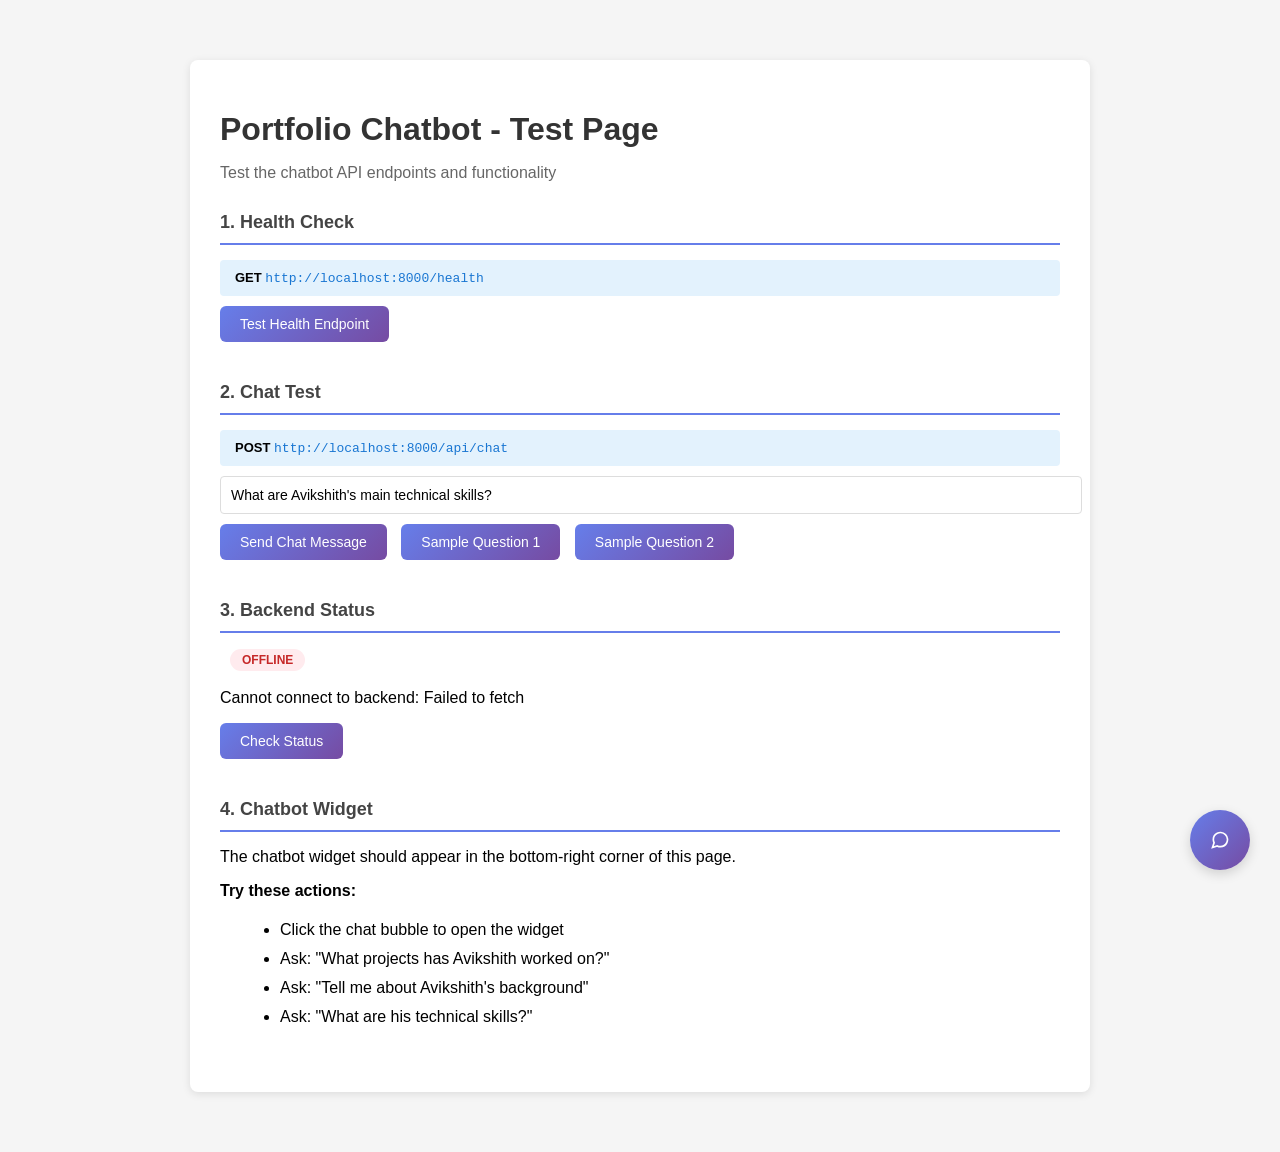
==== frontend/chatbot_test.html @ 21de72e4 "Add portfolio data, Docker configuration, and chatbot frontend - Created portfolio_data.json with pe" ====
<!DOCTYPE html>
<html lang="en">
<head>
    <meta charset="UTF-8">
    <meta name="viewport" content="width=device-width, initial-scale=1.0">
    <title>Chatbot Test Page</title>
    <style>
        body {
            font-family: -apple-system, BlinkMacSystemFont, 'Segoe UI', Roboto, sans-serif;
            max-width: 900px;
            margin: 40px auto;
            padding: 20px;
            background: #f5f5f5;
        }
        
        .test-container {
            background: white;
            border-radius: 8px;
            padding: 30px;
            box-shadow: 0 2px 8px rgba(0,0,0,0.1);
        }
        
        h1 {
            color: #333;
            margin-bottom: 10px;
        }
        
        .subtitle {
            color: #666;
            margin-bottom: 30px;
        }
        
        .test-section {
            margin-bottom: 30px;
        }
        
        .test-section h2 {
            color: #444;
            font-size: 18px;
            margin-bottom: 15px;
            padding-bottom: 10px;
            border-bottom: 2px solid #667eea;
        }
        
        button {
            background: linear-gradient(135deg, #667eea 0%, #764ba2 100%);
            color: white;
            border: none;
            padding: 10px 20px;
            border-radius: 6px;
            cursor: pointer;
            font-size: 14px;
            margin-right: 10px;
            margin-bottom: 10px;
            transition: transform 0.2s;
        }
        
        button:hover {
            transform: translateY(-2px);
        }
        
        .response-box {
            background: #f8f9fa;
            border: 1px solid #e0e0e0;
            border-radius: 6px;
            padding: 15px;
            margin-top: 15px;
            white-space: pre-wrap;
            font-family: 'Courier New', monospace;
            font-size: 13px;
            max-height: 400px;
            overflow-y: auto;
        }
        
        .success { color: #4caf50; }
        .error { color: #f44336; }
        
        .endpoint-info {
            background: #e3f2fd;
            padding: 10px 15px;
            border-radius: 4px;
            margin-bottom: 10px;
            font-size: 13px;
        }
        
        .endpoint-url {
            font-family: 'Courier New', monospace;
            color: #1976d2;
        }
        
        input[type="text"] {
            width: 100%;
            padding: 10px;
            border: 1px solid #ddd;
            border-radius: 4px;
            font-size: 14px;
            margin-bottom: 10px;
        }
        
        .status-badge {
            display: inline-block;
            padding: 4px 12px;
            border-radius: 12px;
            font-size: 12px;
            font-weight: 600;
            margin-left: 10px;
        }
        
        .status-online {
            background: #e8f5e9;
            color: #2e7d32;
        }
        
        .status-offline {
            background: #ffebee;
            color: #c62828;
        }
    </style>
</head>
<body>
    <div class="test-container">
        <h1>Portfolio Chatbot - Test Page</h1>
        <p class="subtitle">Test the chatbot API endpoints and functionality</p>
        
        <!-- Health Check Section -->
        <div class="test-section">
            <h2>1. Health Check</h2>
            <div class="endpoint-info">
                <strong>GET</strong> <span class="endpoint-url">http://localhost:8000/health</span>
            </div>
            <button onclick="testHealth()">Test Health Endpoint</button>
            <div id="health-response" class="response-box" style="display:none;"></div>
        </div>
        
        <!-- Chat Test Section -->
        <div class="test-section">
            <h2>2. Chat Test</h2>
            <div class="endpoint-info">
                <strong>POST</strong> <span class="endpoint-url">http://localhost:8000/api/chat</span>
            </div>
            <input 
                type="text" 
                id="chat-input" 
                placeholder="Enter your question (e.g., What projects has Avikshith worked on?)"
                value="What are Avikshith's main technical skills?"
            />
            <button onclick="testChat()">Send Chat Message</button>
            <button onclick="testChat('Tell me about Avikshith\'s experience')">Sample Question 1</button>
            <button onclick="testChat('What programming languages does Avikshith know?')">Sample Question 2</button>
            <div id="chat-response" class="response-box" style="display:none;"></div>
        </div>
        
        <!-- Backend Status -->
        <div class="test-section">
            <h2>3. Backend Status</h2>
            <p id="backend-status">Click "Check Status" to test backend connectivity</p>
            <button onclick="checkBackendStatus()">Check Status</button>
        </div>
        
        <!-- Chatbot Widget Info -->
        <div class="test-section">
            <h2>4. Chatbot Widget</h2>
            <p>The chatbot widget should appear in the bottom-right corner of this page.</p>
            <p><strong>Try these actions:</strong></p>
            <ul style="margin-left: 20px; margin-top: 10px; line-height: 1.8;">
                <li>Click the chat bubble to open the widget</li>
                <li>Ask: "What projects has Avikshith worked on?"</li>
                <li>Ask: "Tell me about Avikshith's background"</li>
                <li>Ask: "What are his technical skills?"</li>
            </ul>
        </div>
    </div>

    <script>
        const BACKEND_URL = 'http://localhost:8000';
        
        async function testHealth() {
            const responseDiv = document.getElementById('health-response');
            responseDiv.style.display = 'block';
            responseDiv.innerHTML = '<span class="muted">Loading...</span>';
            
            try {
                const response = await fetch(`${BACKEND_URL}/health`);
                const data = await response.json();
                
                responseDiv.innerHTML = `<span class="success">✓ Success</span>\n\n${JSON.stringify(data, null, 2)}`;
            } catch (error) {
                responseDiv.innerHTML = `<span class="error">✗ Error</span>\n\n${error.message}`;
            }
        }
        
        async function testChat(question = null) {
            const input = document.getElementById('chat-input');
            const query = question || input.value;
            
            if (!query.trim()) {
                alert('Please enter a question');
                return;
            }
            
            const responseDiv = document.getElementById('chat-response');
            responseDiv.style.display = 'block';
            responseDiv.innerHTML = '<span class="muted">Sending request...</span>';
            
            try {
                const response = await fetch(`${BACKEND_URL}/api/chat`, {
                    method: 'POST',
                    headers: {
                        'Content-Type': 'application/json',
                    },
                    body: JSON.stringify({
                        query: query,
                        include_sources: true
                    })
                });
                
                if (!response.ok) {
                    throw new Error(`HTTP ${response.status}: ${response.statusText}`);
                }
                
                const data = await response.json();
                
                let output = `<span class="success">✓ Success</span>\n\n`;
                output += `<strong>Question:</strong> ${query}\n\n`;
                output += `<strong>Response:</strong>\n${data.response}\n\n`;
                output += `<strong>Confidence:</strong> ${(data.confidence * 100).toFixed(1)}%\n\n`;
                
                if (data.sources && data.sources.length > 0) {
                    output += `<strong>Sources (${data.sources.length}):</strong>\n`;
                    data.sources.forEach((source, i) => {
                        output += `${i + 1}. [${source.source_type}] ${source.source_name}\n`;
                    });
                }
                
                responseDiv.innerHTML = output;
            } catch (error) {
                responseDiv.innerHTML = `<span class="error">✗ Error</span>\n\n${error.message}`;
            }
        }
        
        async function checkBackendStatus() {
            const statusP = document.getElementById('backend-status');
            statusP.innerHTML = 'Checking backend...';
            
            try {
                const response = await fetch(`${BACKEND_URL}/health`);
                const data = await response.json();
                
                let html = `<span class="status-badge status-online">ONLINE</span><br><br>`;
                html += `<strong>Status:</strong> ${data.status}<br>`;
                html += `<strong>Version:</strong> ${data.version}<br>`;
                html += `<strong>RAG Index Loaded:</strong> ${data.rag_index_loaded ? '✓ Yes' : '✗ No'}<br>`;
                html += `<strong>Total Documents:</strong> ${data.total_documents}`;
                
                statusP.innerHTML = html;
            } catch (error) {
                statusP.innerHTML = `<span class="status-badge status-offline">OFFLINE</span><br><br>Cannot connect to backend: ${error.message}`;
            }
        }
        
        // Auto-check status on load
        window.addEventListener('load', () => {
            checkBackendStatus();
        });
    </script>
    
    <!-- Load chatbot widget -->
    <script>
        window.chatbotConfig = {
            backendUrl: 'http://localhost:8000',
            theme: 'light',
            position: 'bottom-right',
            includeSources: true
        };
    </script>
    <script src="chatbot.js"></script>
</body>
</html>
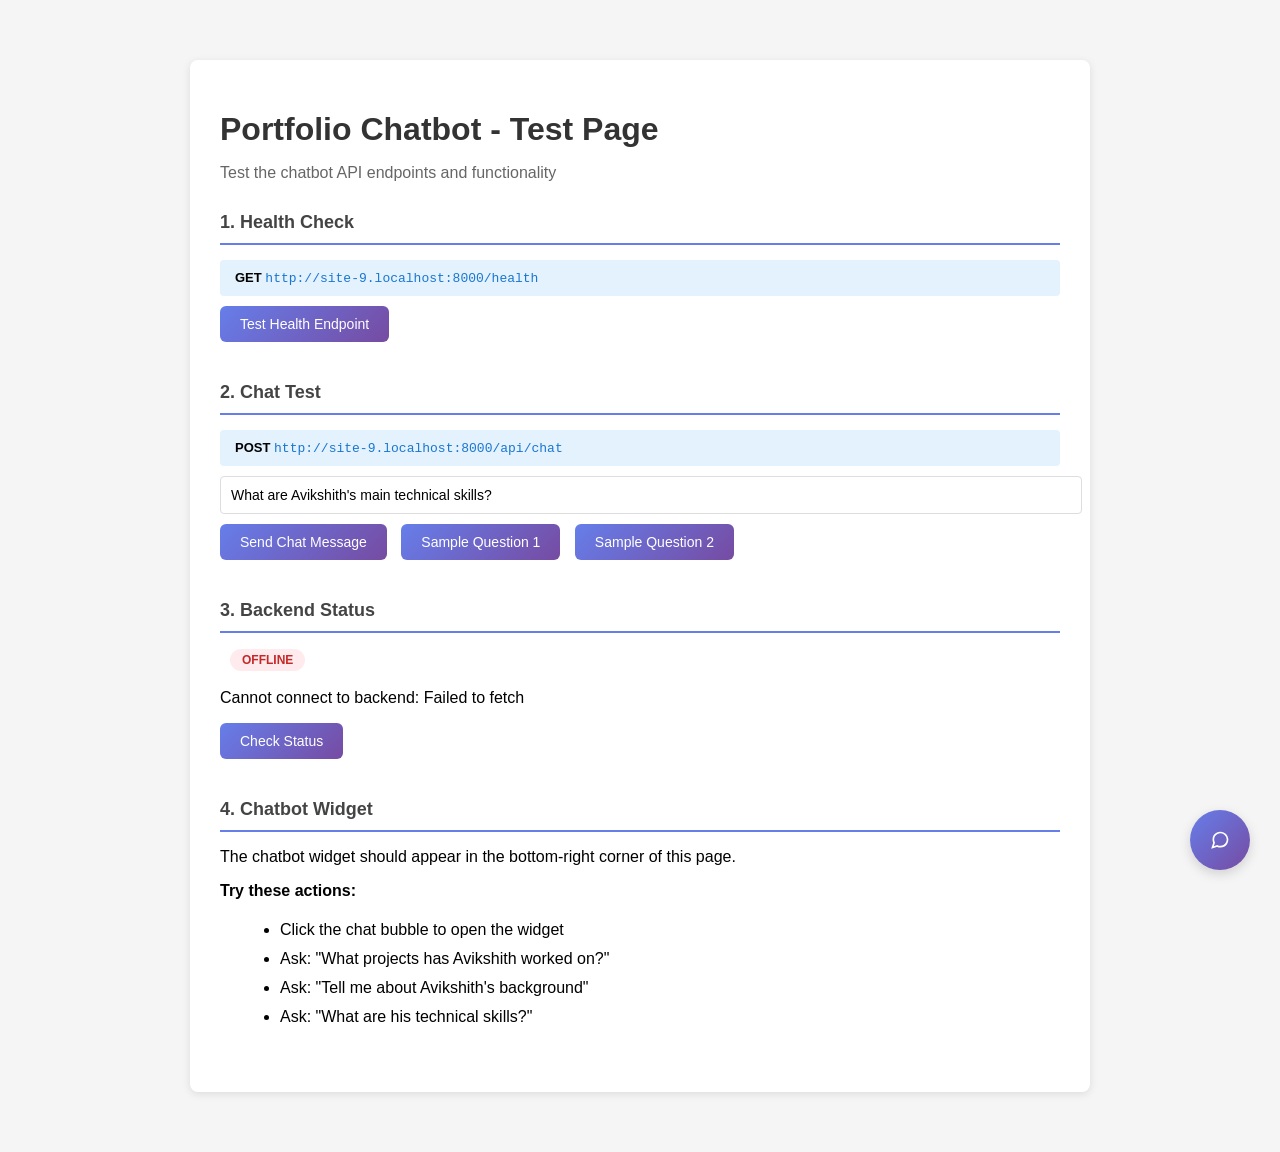
==== commit 2cbee38a: "Improve chatbot retrieval flow and frontend behavior" ====
--- a/frontend/chatbot_test.html
+++ b/frontend/chatbot_test.html
@@ -126,7 +126,7 @@
         <div class="test-section">
             <h2>1. Health Check</h2>
             <div class="endpoint-info">
-                <strong>GET</strong> <span class="endpoint-url">http://localhost:8000/health</span>
+                <strong>GET</strong> <span class="endpoint-url" id="health-endpoint">http://localhost:8000/health</span>
             </div>
             <button onclick="testHealth()">Test Health Endpoint</button>
             <div id="health-response" class="response-box" style="display:none;"></div>
@@ -136,7 +136,7 @@
         <div class="test-section">
             <h2>2. Chat Test</h2>
             <div class="endpoint-info">
-                <strong>POST</strong> <span class="endpoint-url">http://localhost:8000/api/chat</span>
+                <strong>POST</strong> <span class="endpoint-url" id="chat-endpoint">http://localhost:8000/api/chat</span>
             </div>
             <input 
                 type="text" 
@@ -172,7 +172,12 @@
     </div>
 
     <script>
-        const BACKEND_URL = 'http://localhost:8000';
+        const BACKEND_URL = window.location.hostname
+            ? `${window.location.protocol}//${window.location.hostname}:8000`
+            : 'http://localhost:8000';
+
+        document.getElementById('health-endpoint').textContent = `${BACKEND_URL}/health`;
+        document.getElementById('chat-endpoint').textContent = `${BACKEND_URL}/api/chat`;
         
         async function testHealth() {
             const responseDiv = document.getElementById('health-response');
@@ -223,12 +228,15 @@
                 let output = `<span class="success">✓ Success</span>\n\n`;
                 output += `<strong>Question:</strong> ${query}\n\n`;
                 output += `<strong>Response:</strong>\n${data.response}\n\n`;
-                output += `<strong>Confidence:</strong> ${(data.confidence * 100).toFixed(1)}%\n\n`;
+                output += `<strong>Answer mode:</strong> ${data.answer_mode}\n`;
+                output += `<strong>Retrieval score:</strong> ${(data.confidence * 100).toFixed(1)}%\n\n`;
                 
                 if (data.sources && data.sources.length > 0) {
                     output += `<strong>Sources (${data.sources.length}):</strong>\n`;
                     data.sources.forEach((source, i) => {
                         output += `${i + 1}. [${source.source_type}] ${source.source_name}\n`;
+                        if (source.locator) output += `   locator: ${source.locator}\n`;
+                        if (source.snippet) output += `   snippet: ${source.snippet}\n`;
                     });
                 }
                 
@@ -267,7 +275,7 @@
     <!-- Load chatbot widget -->
     <script>
         window.chatbotConfig = {
-            backendUrl: 'http://localhost:8000',
+            backendUrl: BACKEND_URL,
             theme: 'light',
             position: 'bottom-right',
             includeSources: true
